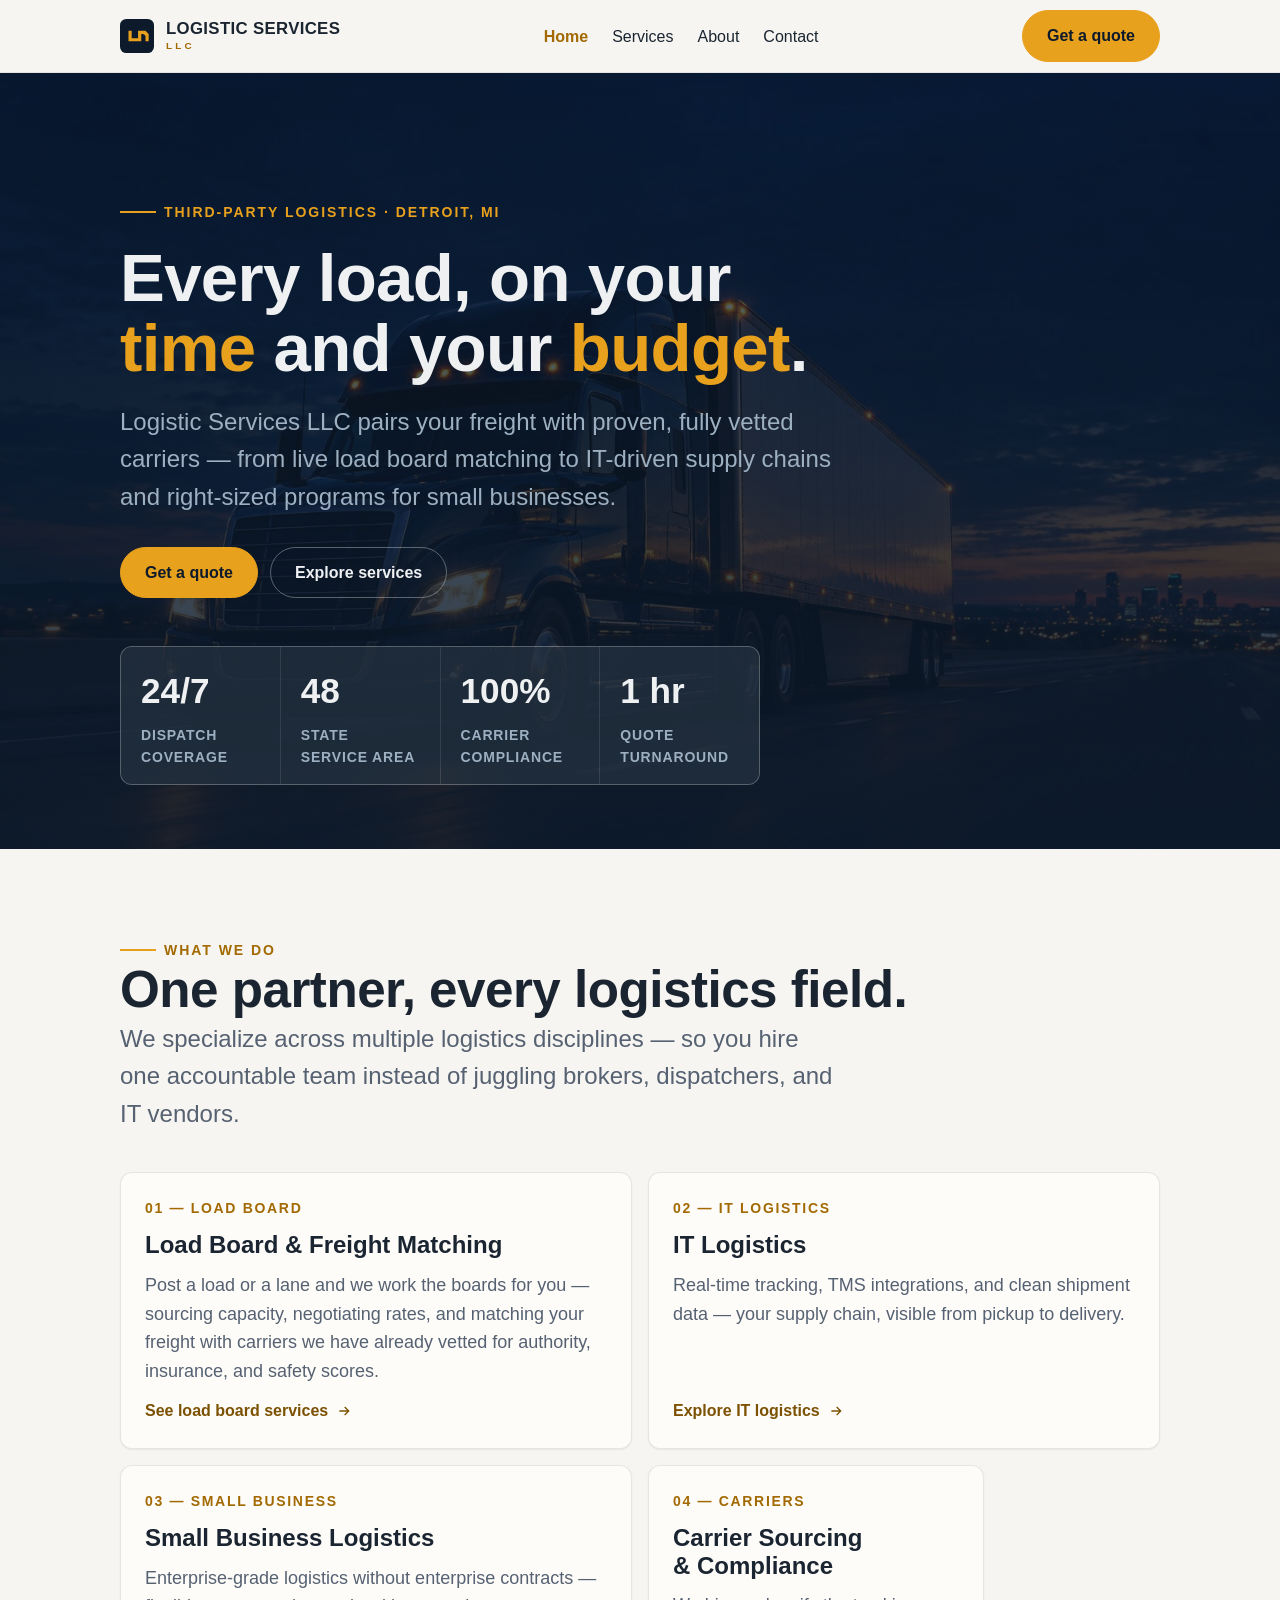
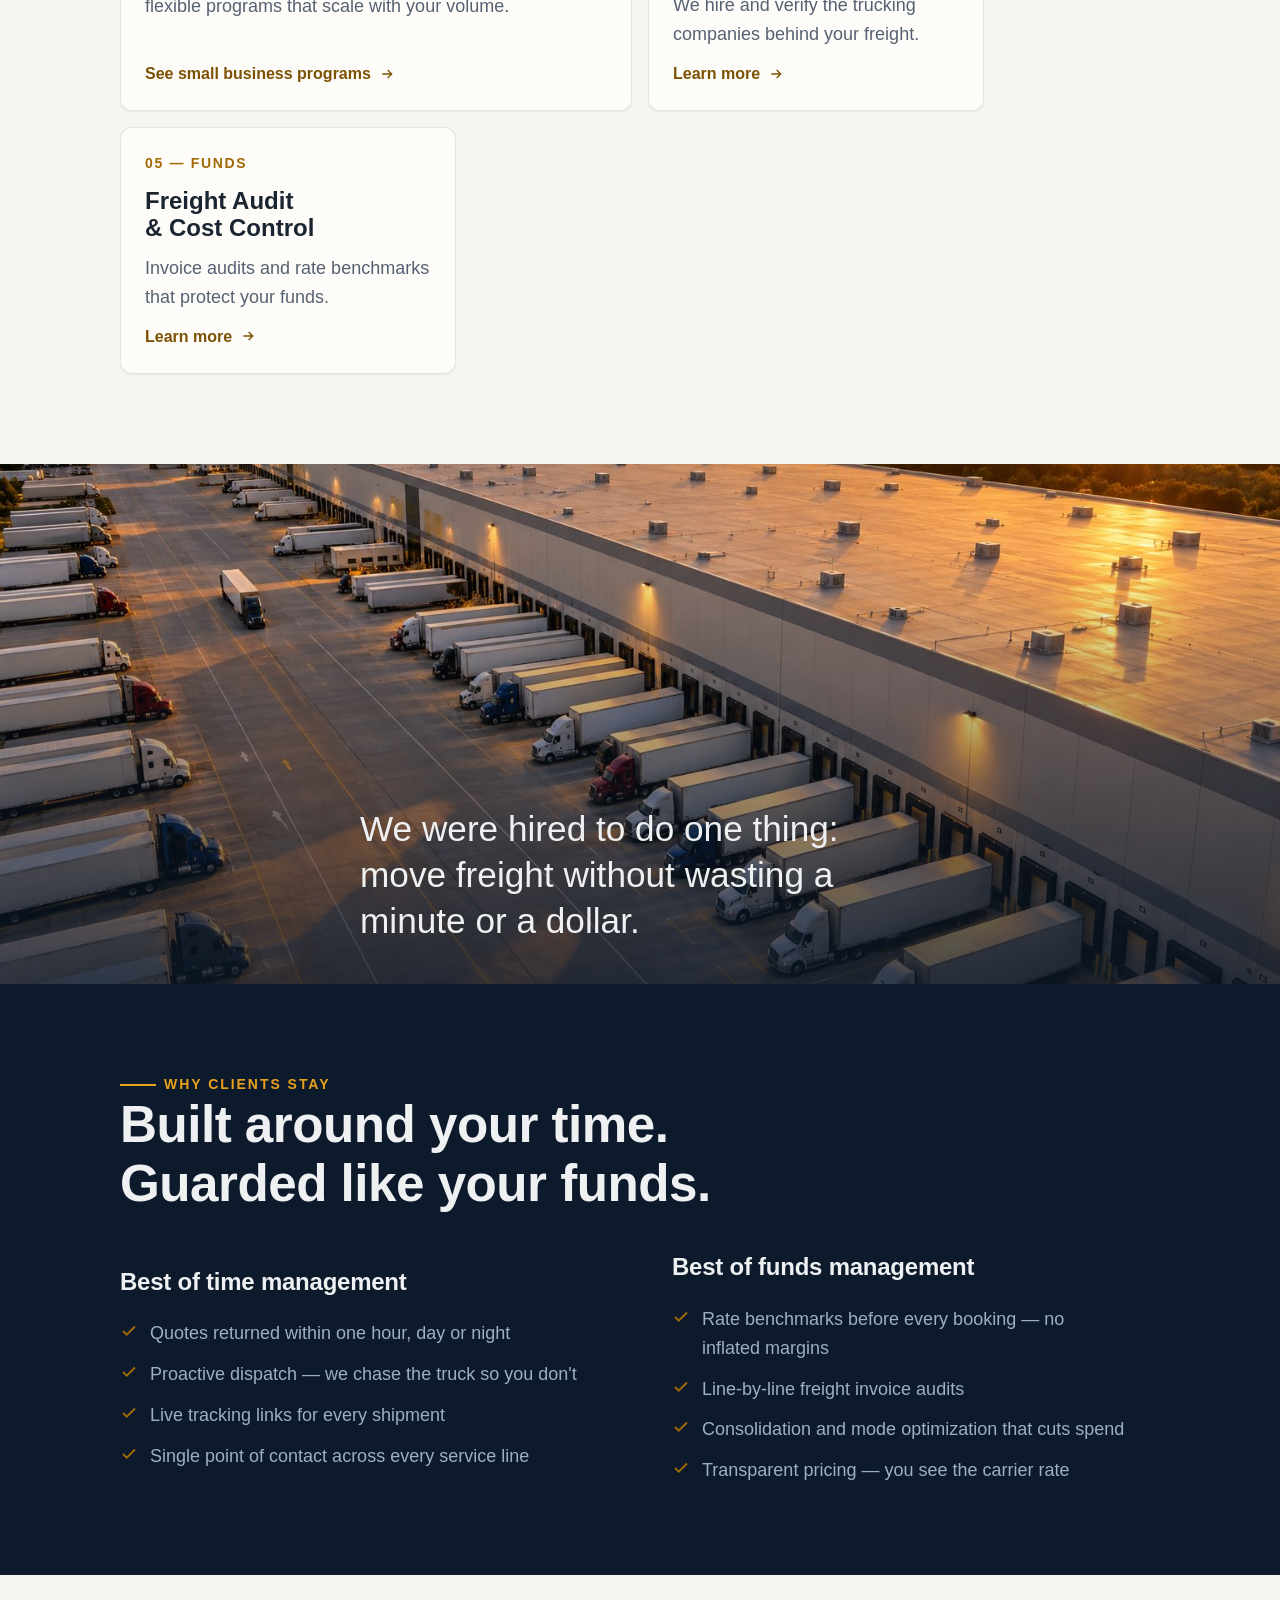
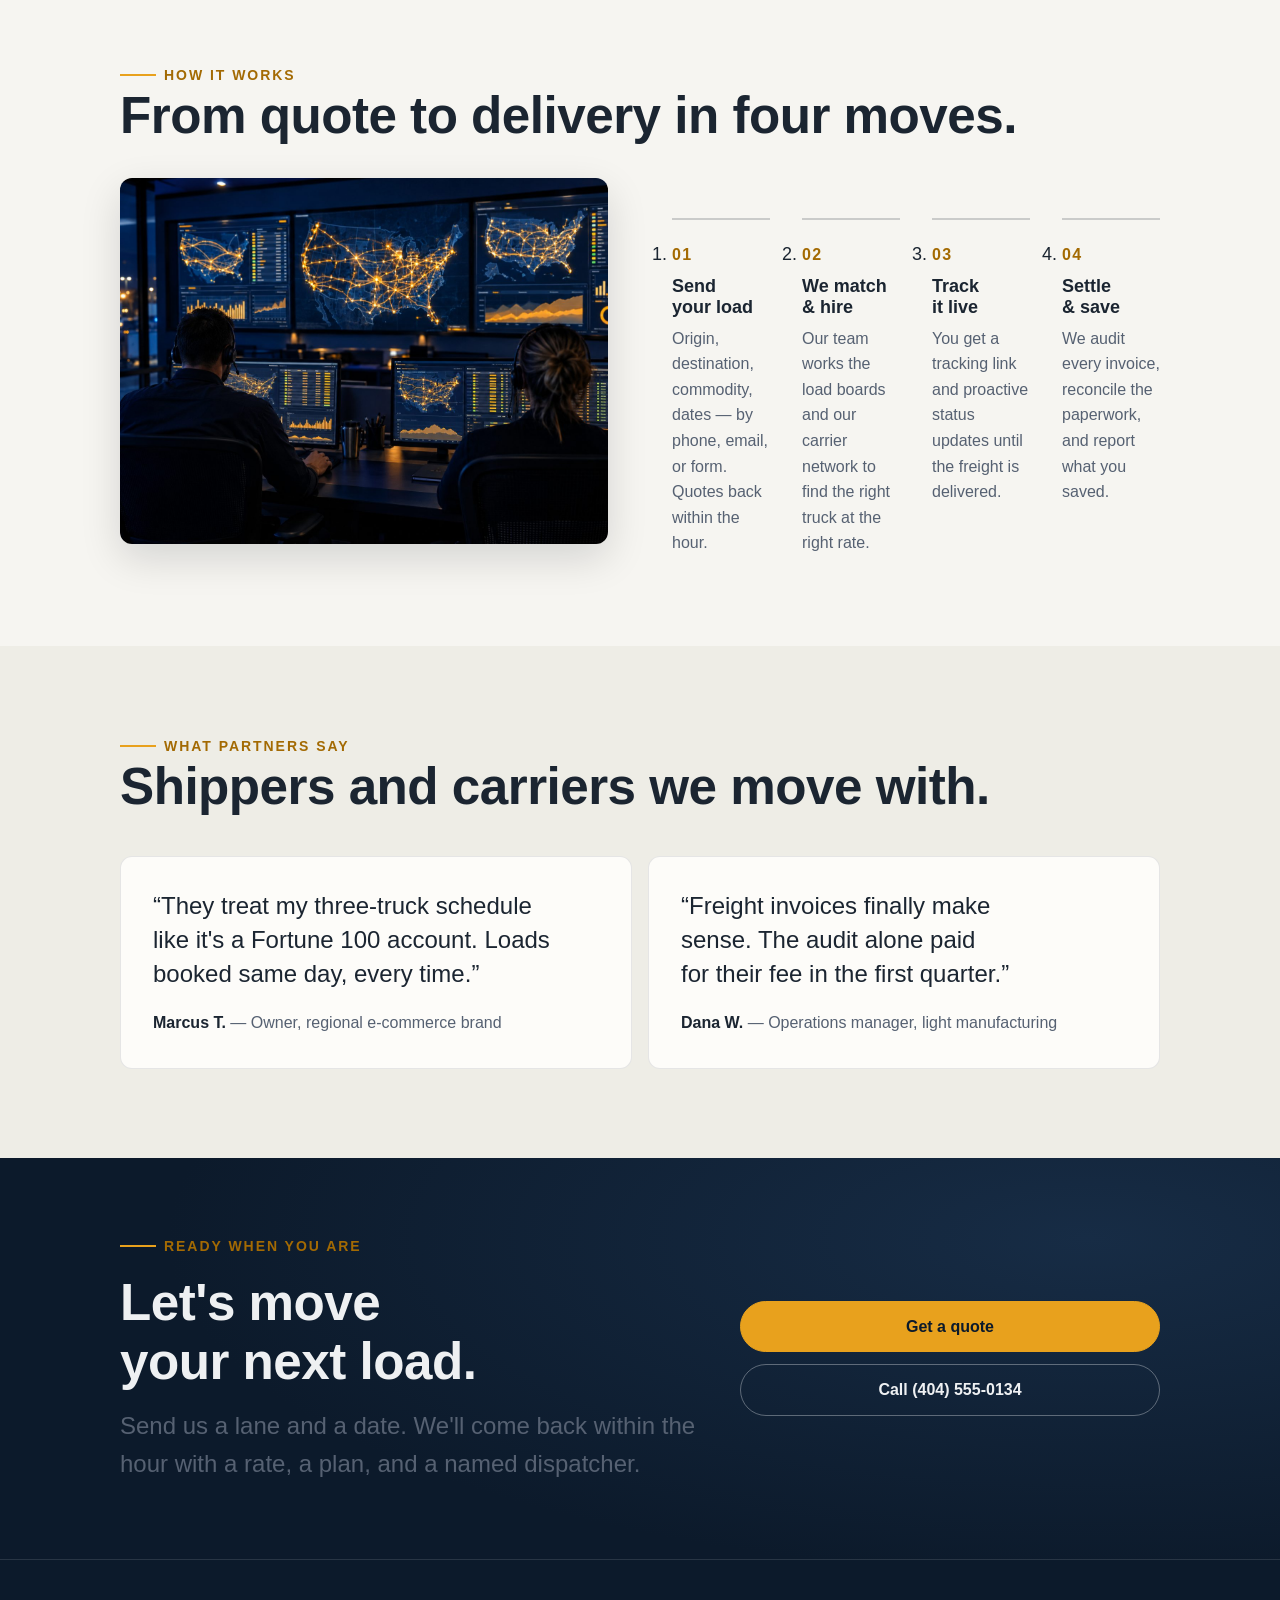
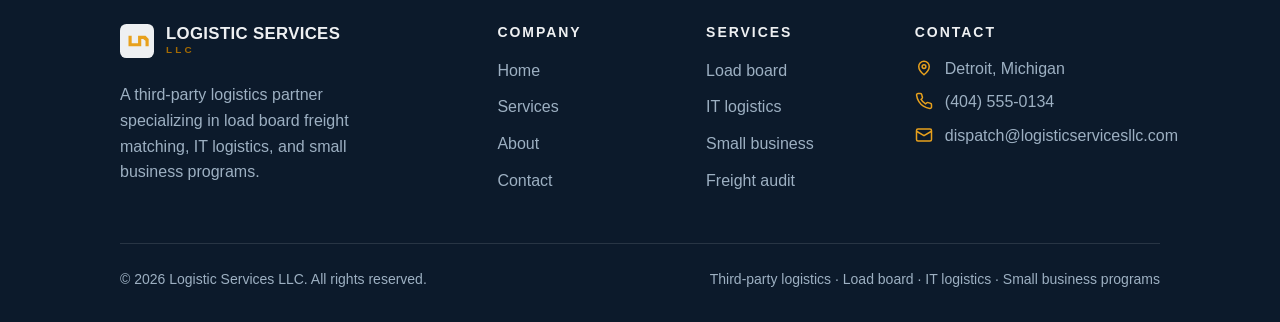
==== index.html @ 2283c274 "Add files via upload" ====
<!DOCTYPE html>
<html lang="en">
<head>
  <meta charset="UTF-8" />
  <meta name="viewport" content="width=device-width, initial-scale=1.0" />
  <title>Logistic Services LLC — Third-Party Logistics Built Around Your Time & Budget</title>
  <meta name="description" content="Logistic Services LLC is a third-party logistics partner: load board freight matching, IT logistics, and small business logistics — engineered for the best time management and cost control." />
  <meta property="og:title" content="Logistic Services LLC — Third-Party Logistics" />
  <meta property="og:description" content="Load boards, IT logistics, and small business programs — one partner for freight that ships on time and on budget." />
  <meta property="og:type" content="website" />
  <link rel="icon" href="data:image/svg+xml,%3Csvg xmlns='http://www.w3.org/2000/svg' viewBox='0 0 32 32'%3E%3Crect width='32' height='32' rx='6' fill='%230c1a2b'/%3E%3Cpath d='M8 21V11h3v7h6v3H8zm12-10h4l3 3v7h-3v-5.2L21.8 14H20v7h-3V11h3z' fill='%23e8a11d'/%3E%3C/svg%3E" />
  <link rel="preconnect" href="https://api.fontshare.com" />
  <link rel="stylesheet" href="https://api.fontshare.com/v2/css?f[]=clash-display@500,600&f[]=satoshi@400,500,700&display=swap" />
  <link rel="stylesheet" href="./base.css" />
  <link rel="stylesheet" href="./style.css" />
  <script type="application/ld+json">
  {
    "@context": "https://schema.org",
    "@type": "LogisticsService",
    "name": "Logistic Services LLC",
    "description": "Third-party logistics provider offering load board freight matching, IT logistics, and small business logistics.",
    "areaServed": "United States",
    "address": { "@type": "PostalAddress", "addressLocality": "Detroit", "addressRegion": "MI", "addressCountry": "US" }
  }
  </script>
</head>
<body>
  <a class="skip-link" href="#main">Skip to content</a>

  <header class="site-header">
    <div class="container header-inner">
      <a class="brand" href="./index.html" aria-label="Logistic Services LLC — home">
        <svg class="brand-mark" width="34" height="34" viewBox="0 0 32 32" aria-hidden="true">
          <rect width="32" height="32" rx="6" fill="currentColor"/>
          <path d="M8 21V11h3v7h6v3H8zm12-10h4l3 3v7h-3v-5.2L21.8 14H20v7h-3V11h3z" fill="#e8a11d"/>
        </svg>
        <span class="brand-name">Logistic Services<small>LLC</small></span>
      </a>
      <nav aria-label="Primary">
        <ul class="nav-links">
          <li><a href="./index.html" aria-current="page">Home</a></li>
          <li><a href="./services.html">Services</a></li>
          <li><a href="./about.html">About</a></li>
          <li><a href="./contact.html">Contact</a></li>
        </ul>
      </nav>
      <a class="btn btn--accent nav-cta" href="./contact.html">Get a quote</a>
      <button class="nav-toggle" type="button" data-nav-toggle aria-expanded="false" aria-controls="mobile-nav">
        <svg width="24" height="24" viewBox="0 0 24 24" fill="none" stroke="currentColor" stroke-width="2" aria-hidden="true"><path d="M3 6h18M3 12h18M3 18h18"/></svg>
        <span class="sr-only">Menu</span>
      </button>
    </div>
    <div class="container mobile-nav" id="mobile-nav" data-mobile-nav>
      <ul>
        <li><a href="./index.html" aria-current="page">Home</a></li>
        <li><a href="./services.html">Services</a></li>
        <li><a href="./about.html">About</a></li>
        <li><a href="./contact.html">Contact</a></li>
        <li><a href="./contact.html">Get a quote</a></li>
      </ul>
    </div>
  </header>

  <main id="main">
    <!-- Hero -->
    <section class="hero">
      <div class="container">
        <div class="hero-inner">
          <p class="eyebrow">Third-party logistics · Detroit, MI</p>
          <h1 class="display">Every load, on your <span class="accent">time</span> and your <span class="accent">budget</span>.</h1>
          <p class="hero-lede">Logistic Services LLC pairs your freight with proven, fully vetted carriers — from live load board matching to IT-driven supply chains and right-sized programs for small businesses.</p>
          <div class="hero-actions">
            <a class="btn btn--accent" href="./contact.html">Get a quote</a>
            <a class="btn btn--ghost" href="./services.html">Explore services</a>
          </div>
          <dl class="hero-stats">
            <div class="hero-stat"><dt>24/7</dt><dd>Dispatch coverage</dd></div>
            <div class="hero-stat"><dt>48</dt><dd>State service area</dd></div>
            <div class="hero-stat"><dt>100%</dt><dd>Carrier compliance</dd></div>
            <div class="hero-stat"><dt>1 hr</dt><dd>Quote turnaround</dd></div>
          </dl>
        </div>
      </div>
    </section>

    <!-- Services -->
    <section class="section">
      <div class="container">
        <p class="eyebrow reveal">What we do</p>
        <h2 class="display reveal">One partner, every logistics field.</h2>
        <p class="lede reveal">We specialize across multiple logistics disciplines — so you hire one accountable team instead of juggling brokers, dispatchers, and IT vendors.</p>
        <div class="service-grid">
          <a class="service-card service-card--wide reveal" href="./services.html#load-board">
            <span class="service-num">01 — LOAD BOARD</span>
            <h3>Load Board & Freight Matching</h3>
            <p>Post a load or a lane and we work the boards for you — sourcing capacity, negotiating rates, and matching your freight with carriers we have already vetted for authority, insurance, and safety scores.</p>
            <span class="service-more">See load board services <svg width="16" height="16" viewBox="0 0 24 24" fill="none" stroke="currentColor" stroke-width="2" aria-hidden="true"><path d="M5 12h14M13 6l6 6-6 6"/></svg></span>
          </a>
          <a class="service-card reveal" href="./services.html#it-logistics">
            <span class="service-num">02 — IT LOGISTICS</span>
            <h3>IT Logistics</h3>
            <p>Real-time tracking, TMS integrations, and clean shipment data — your supply chain, visible from pickup to delivery.</p>
            <span class="service-more">Explore IT logistics <svg width="16" height="16" viewBox="0 0 24 24" fill="none" stroke="currentColor" stroke-width="2" aria-hidden="true"><path d="M5 12h14M13 6l6 6-6 6"/></svg></span>
          </a>
          <a class="service-card reveal" href="./services.html#small-business">
            <span class="service-num">03 — SMALL BUSINESS</span>
            <h3>Small Business Logistics</h3>
            <p>Enterprise-grade logistics without enterprise contracts — flexible programs that scale with your volume.</p>
            <span class="service-more">See small business programs <svg width="16" height="16" viewBox="0 0 24 24" fill="none" stroke="currentColor" stroke-width="2" aria-hidden="true"><path d="M5 12h14M13 6l6 6-6 6"/></svg></span>
          </a>
          <a class="service-card service-card--half reveal" href="./services.html#carrier-sourcing">
            <span class="service-num">04 — CARRIERS</span>
            <h3>Carrier Sourcing & Compliance</h3>
            <p>We hire and verify the trucking companies behind your freight.</p>
            <span class="service-more">Learn more <svg width="16" height="16" viewBox="0 0 24 24" fill="none" stroke="currentColor" stroke-width="2" aria-hidden="true"><path d="M5 12h14M13 6l6 6-6 6"/></svg></span>
          </a>
          <a class="service-card service-card--half reveal" href="./services.html#cost-control">
            <span class="service-num">05 — FUNDS</span>
            <h3>Freight Audit & Cost Control</h3>
            <p>Invoice audits and rate benchmarks that protect your funds.</p>
            <span class="service-more">Learn more <svg width="16" height="16" viewBox="0 0 24 24" fill="none" stroke="currentColor" stroke-width="2" aria-hidden="true"><path d="M5 12h14M13 6l6 6-6 6"/></svg></span>
          </a>
        </div>
      </div>
    </section>

    <!-- Full-bleed image moment -->
    <section class="bleed" aria-label="Distribution center at golden hour">
      <div class="container">
        <p class="bleed-quote">We were hired to do one thing: move freight without wasting a minute or a dollar.</p>
      </div>
    </section>

    <!-- Time & Funds -->
    <section class="ink-section">
      <div class="container">
        <p class="eyebrow reveal">Why clients stay</p>
        <h2 class="display reveal">Built around your time. Guarded like your funds.</h2>
        <div class="split" style="margin-top: var(--space-10);">
          <div class="reveal">
            <h3 class="display" style="font-size: var(--text-lg); color: var(--color-on-ink);">Best of time management</h3>
            <ul class="check-list">
              <li><svg width="18" height="18" viewBox="0 0 24 24" fill="none" stroke="currentColor" stroke-width="2.5" aria-hidden="true"><path d="M20 6 9 17l-5-5"/></svg>Quotes returned within one hour, day or night</li>
              <li><svg width="18" height="18" viewBox="0 0 24 24" fill="none" stroke="currentColor" stroke-width="2.5" aria-hidden="true"><path d="M20 6 9 17l-5-5"/></svg>Proactive dispatch — we chase the truck so you don't</li>
              <li><svg width="18" height="18" viewBox="0 0 24 24" fill="none" stroke="currentColor" stroke-width="2.5" aria-hidden="true"><path d="M20 6 9 17l-5-5"/></svg>Live tracking links for every shipment</li>
              <li><svg width="18" height="18" viewBox="0 0 24 24" fill="none" stroke="currentColor" stroke-width="2.5" aria-hidden="true"><path d="M20 6 9 17l-5-5"/></svg>Single point of contact across every service line</li>
            </ul>
          </div>
          <div class="reveal">
            <h3 class="display" style="font-size: var(--text-lg); color: var(--color-on-ink);">Best of funds management</h3>
            <ul class="check-list">
              <li><svg width="18" height="18" viewBox="0 0 24 24" fill="none" stroke="currentColor" stroke-width="2.5" aria-hidden="true"><path d="M20 6 9 17l-5-5"/></svg>Rate benchmarks before every booking — no inflated margins</li>
              <li><svg width="18" height="18" viewBox="0 0 24 24" fill="none" stroke="currentColor" stroke-width="2.5" aria-hidden="true"><path d="M20 6 9 17l-5-5"/></svg>Line-by-line freight invoice audits</li>
              <li><svg width="18" height="18" viewBox="0 0 24 24" fill="none" stroke="currentColor" stroke-width="2.5" aria-hidden="true"><path d="M20 6 9 17l-5-5"/></svg>Consolidation and mode optimization that cuts spend</li>
              <li><svg width="18" height="18" viewBox="0 0 24 24" fill="none" stroke="currentColor" stroke-width="2.5" aria-hidden="true"><path d="M20 6 9 17l-5-5"/></svg>Transparent pricing — you see the carrier rate</li>
            </ul>
          </div>
        </div>
      </div>
    </section>

    <!-- How it works -->
    <section class="section">
      <div class="container">
        <p class="eyebrow reveal">How it works</p>
        <h2 class="display reveal">From quote to delivery in four moves.</h2>
        <div class="split" style="margin-top: var(--space-8); align-items: start;">
          <div class="split-media reveal">
            <img src="./assets/img/load-board.jpg" alt="Dispatch operations center with route monitoring screens" width="960" height="720" loading="lazy" decoding="async" />
          </div>
          <div class="split-body reveal">
            <ol class="steps" style="--steps: 4;">
              <li class="step">
                <h3>Send your load</h3>
                <p>Origin, destination, commodity, dates — by phone, email, or form. Quotes back within the hour.</p>
              </li>
              <li class="step">
                <h3>We match & hire</h3>
                <p>Our team works the load boards and our carrier network to find the right truck at the right rate.</p>
              </li>
              <li class="step">
                <h3>Track it live</h3>
                <p>You get a tracking link and proactive status updates until the freight is delivered.</p>
              </li>
              <li class="step">
                <h3>Settle & save</h3>
                <p>We audit every invoice, reconcile the paperwork, and report what you saved.</p>
              </li>
            </ol>
          </div>
        </div>
      </div>
    </section>

    <!-- Testimonials -->
    <section class="section" style="background: var(--color-surface-offset);">
      <div class="container">
        <p class="eyebrow reveal">What partners say</p>
        <h2 class="display reveal">Shippers and carriers we move with.</h2>
        <div class="quote-grid">
          <figure class="quote-card reveal">
            <blockquote>“They treat my three-truck schedule like it's a Fortune 100 account. Loads booked same day, every time.”</blockquote>
            <figcaption><strong>Marcus T.</strong> — Owner, regional e-commerce brand</figcaption>
          </figure>
          <figure class="quote-card reveal">
            <blockquote>“Freight invoices finally make sense. The audit alone paid for their fee in the first quarter.”</blockquote>
            <figcaption><strong>Dana W.</strong> — Operations manager, light manufacturing</figcaption>
          </figure>
        </div>
      </div>
    </section>

    <!-- CTA band -->
    <section class="cta-band">
      <div class="container cta-band-inner">
        <div class="reveal">
          <p class="eyebrow">Ready when you are</p>
          <h2 class="display">Let's move your next load.</h2>
          <p class="lede">Send us a lane and a date. We'll come back within the hour with a rate, a plan, and a named dispatcher.</p>
        </div>
        <div class="cta-band-actions reveal">
          <a class="btn btn--accent" href="./contact.html">Get a quote</a>
          <a class="btn btn--ghost" href="tel:+14045550134">Call (404) 555-0134</a>
        </div>
      </div>
    </section>
  </main>

  <footer class="site-footer">
    <div class="container">
      <div class="footer-grid">
        <div class="footer-brand">
          <a class="brand" href="./index.html">
            <svg class="brand-mark" width="34" height="34" viewBox="0 0 32 32" aria-hidden="true">
              <rect width="32" height="32" rx="6" fill="currentColor"/>
              <path d="M8 21V11h3v7h6v3H8zm12-10h4l3 3v7h-3v-5.2L21.8 14H20v7h-3V11h3z" fill="#e8a11d"/>
            </svg>
            <span class="brand-name">Logistic Services<small>LLC</small></span>
          </a>
          <p>A third-party logistics partner specializing in load board freight matching, IT logistics, and small business programs.</p>
        </div>
        <div>
          <h3>Company</h3>
          <ul>
            <li><a href="./index.html">Home</a></li>
            <li><a href="./services.html">Services</a></li>
            <li><a href="./about.html">About</a></li>
            <li><a href="./contact.html">Contact</a></li>
          </ul>
        </div>
        <div>
          <h3>Services</h3>
          <ul>
            <li><a href="./services.html#load-board">Load board</a></li>
            <li><a href="./services.html#it-logistics">IT logistics</a></li>
            <li><a href="./services.html#small-business">Small business</a></li>
            <li><a href="./services.html#cost-control">Freight audit</a></li>
          </ul>
        </div>
        <div>
          <h3>Contact</h3>
          <ul class="footer-contact">
            <li>
              <svg width="18" height="18" viewBox="0 0 24 24" fill="none" stroke="currentColor" stroke-width="2" aria-hidden="true"><path d="M12 21s-7-5.5-7-11a7 7 0 0 1 14 0c0 5.5-7 11-7 11z"/><circle cx="12" cy="10" r="2.5"/></svg>
              <span>Detroit, Michigan</span>
            </li>
            <li>
              <svg width="18" height="18" viewBox="0 0 24 24" fill="none" stroke="currentColor" stroke-width="2" aria-hidden="true"><path d="M22 16.9v3a2 2 0 0 1-2.2 2 19.8 19.8 0 0 1-8.6-3.1 19.5 19.5 0 0 1-6-6A19.8 19.8 0 0 1 2.1 4.2 2 2 0 0 1 4.1 2h3a2 2 0 0 1 2 1.7c.13.96.36 1.9.7 2.8a2 2 0 0 1-.45 2.1L8.1 9.9a16 16 0 0 0 6 6l1.3-1.3a2 2 0 0 1 2.1-.45c.9.34 1.84.57 2.8.7A2 2 0 0 1 22 16.9z"/></svg>
              <a href="tel:+14045550134">(404) 555-0134</a>
            </li>
            <li>
              <svg width="18" height="18" viewBox="0 0 24 24" fill="none" stroke="currentColor" stroke-width="2" aria-hidden="true"><rect x="2" y="4" width="20" height="16" rx="2"/><path d="m22 7-10 6L2 7"/></svg>
              <a href="mailto:dispatch@logisticservicesllc.com">dispatch@logisticservicesllc.com</a>
            </li>
          </ul>
        </div>
      </div>
      <div class="footer-bottom">
        <span>© 2026 Logistic Services LLC. All rights reserved.</span>
        <span>Third-party logistics · Load board · IT logistics · Small business programs</span>
      </div>
    </div>
  </footer>

  <script src="./app.js" defer></script>
<script data-pplx-inline-edit>
(function () {
  if (window === window.top) return;

  const allowedParentOrigins = ["https://www.perplexity.ai","https://perplexity.ai","https://testing.perplexity.ai","https://staging.perplexity.ai","https://*.preview.i.perplexity.ai","http://perplexity.localhost","http://localhost:1420","http://127.0.0.1:1420","http://localhost:3000","http://127.0.0.1:3000","http://localhost:5173","http://127.0.0.1:5173"];
  const MAX_FONT_BYTES = 500 * 1024;
  const MAX_TOTAL_FONT_BYTES = 2 * 1024 * 1024;
  const DEFAULT_LINE_HEIGHT = 16;
  let scrollForwarding = false;
  let scrollRaf = 0;
  let trustedTopOrigin = null;

  // Allow entries like "https://*.preview.i.perplexity.ai" — the wildcard
  // matches a single DNS label (no dots), so "https://*.foo" cannot stretch
  // across multiple labels.
  function matchesAllowedOrigin(origin) {
    if (!origin) return false;
    for (const entry of allowedParentOrigins) {
      if (!entry.includes("*")) {
        if (entry === origin) return true;
        continue;
      }
      const pattern = new RegExp(
        "^" +
          entry.replace(/[.+?^${}()|[\]\\]/g, "\\$&").replace(/\*/g, "[^.]+") +
          "$",
      );
      if (pattern.test(origin)) return true;
    }
    return false;
  }

  // Trust decision: when the sender is same-origin-visible (event.origin is a
  // real origin like https://www.perplexity.ai) we trust event.origin directly.
  // When event.origin is "null" (opaque broker srcdoc), we fall back to the
  // broker's stamped `parentOrigin` to identify the top window. The fallback
  // is claim-only — we rely on the browser's native `targetOrigin` enforcement
  // on the response path (see postToTrustedTop) to ensure replies can't be
  // delivered to anyone but the actual top window of that claimed origin.
  function getTrustedParentOrigin(event) {
    const forwardedParentOrigin =
      typeof event.data.parentOrigin === "string" ? event.data.parentOrigin : null;
    const parentOrigin = event.origin === "null" ? forwardedParentOrigin : event.origin;
    return matchesAllowedOrigin(parentOrigin) ? parentOrigin : null;
  }

  // All responses go to window.top with targetOrigin = the allowlisted origin.
  // An attacker that iframes us inside their own null-origin broker can claim
  // any parentOrigin they like, but the browser will drop the reply whenever
  // the real top's origin doesn't match — so the screenshot never leaves.
  function postToTrustedTop(message) {
    if (!trustedTopOrigin) return;
    try {
      window.top.postMessage(message, trustedTopOrigin);
    } catch (_error) {}
  }

  const PICK_CAPABILITIES = ["pick"];
  const PICK_CHAIN_LENGTH = 4;
  const PICK_MAX_TEXT_CHARS = 120;
  const PICK_MAX_HTML_CHARS = 300;

  function truncate(value, maxChars) {
    return value.length > maxChars ? value.slice(0, maxChars - 1) + "…" : value;
  }

  function isPickableElement(element) {
    return (
      element instanceof Element &&
      element !== document.documentElement &&
      element !== document.body
    );
  }

  function resolvePickTarget(x, y) {
    if (!Number.isFinite(x) || !Number.isFinite(y)) return null;
    const element = document.elementFromPoint(x, y);
    return isPickableElement(element) ? element.closest("svg") || element : null;
  }

  function pickLabel(element) {
    if (element.id) return element.localName + "#" + element.id;
    return [element.localName].concat(Array.from(element.classList).slice(0, 2)).join(".");
  }

  // Only attributes that help find the element in source. data-* values and URL
  // query strings or fragments can carry tokens.
  const PICK_ATTRIBUTES = new Set([
    "id",
    "class",
    "name",
    "type",
    "role",
    "alt",
    "aria-label",
    "href",
    "src",
  ]);

  function pickAttributeValue(attribute) {
    return attribute.name === "href" || attribute.name === "src"
      ? attribute.value.split(/[?#]/)[0]
      : attribute.value;
  }

  function describePickElement(element) {
    const chain = [];
    for (
      let current = element;
      isPickableElement(current) && chain.length < PICK_CHAIN_LENGTH;
      current = current.parentElement
    ) {
      chain.unshift(current);
    }
    const attributes = Array.from(element.attributes)
      .filter((attribute) => PICK_ATTRIBUTES.has(attribute.name))
      .map((attribute) => ` ${attribute.name}="${pickAttributeValue(attribute).replace(/"/g, "&quot;")}"`)
      .join("");
    const text = (element.innerText || element.textContent || "").replace(/\s+/g, " ").trim();
    return {
      chain: chain.map(pickLabel),
      html: truncate(`<${element.localName}${attributes}>`, PICK_MAX_HTML_CHARS),
      text: text ? truncate(text, PICK_MAX_TEXT_CHARS) : undefined,
    };
  }

  // Hover asks once per frame, and innerText on a large section forces layout,
  // so only the rect is re-read while the pointer stays on the same element.
  // Clicks ask for fresh details since the page may have changed the element.
  let lastPick = null;

  function describePickTarget(element, fresh) {
    if (fresh || lastPick?.element !== element) {
      lastPick = { element, details: describePickElement(element) };
    }
    const rect = element.getBoundingClientRect();
    return {
      rect: { x: rect.left, y: rect.top, width: rect.width, height: rect.height },
      ...lastPick.details,
    };
  }

  function inlineAll(original, clone) {
    if (original.nodeType !== 1 || clone.nodeType !== 1) return;

    try {
      const computedStyle = getComputedStyle(original);
      // cssText on a computed style is the serialized declaration in modern
      // Chromium/Safari — a single read beats enumerating ~400 longhand
      // properties. Firefox returns "" here, so we fall back on empty.
      const serialized = computedStyle.cssText;
      if (serialized) {
        clone.style.cssText = serialized;
      } else {
        const parts = new Array(computedStyle.length);
        for (let index = 0; index < computedStyle.length; index += 1) {
          const property = computedStyle[index];
          parts[index] = `${property}:${computedStyle.getPropertyValue(property)};`;
        }
        clone.style.cssText = parts.join("");
      }
    } catch (_error) {}

    const originalChildren = original.children;
    const clonedChildren = clone.children;
    for (
      let index = 0;
      index < originalChildren.length && index < clonedChildren.length;
      index += 1
    ) {
      inlineAll(originalChildren[index], clonedChildren[index]);
    }
  }

  function extractFontUrl(srcValue) {
    const matches = [
      ...srcValue.matchAll(
        /url\(["']?([^"')]+)["']?\)(?:\s*format\(["']?([^"')]+)["']?\))?/gi,
      ),
    ];
    if (matches.length === 0) return null;
    const woff2 = matches.find((m) => m[2] && m[2].toLowerCase().includes("woff2"));
    if (woff2) return woff2[1];
    const woff = matches.find((m) => m[2] && m[2].toLowerCase().includes("woff"));
    if (woff) return woff[1];
    return matches[0][1];
  }

  // Cache resolved font URL -> data URI across captures. Fonts on a page
  // essentially never change, and a batch run emits multiple captures back to
  // back — without this we'd refetch + re-base64 every time.
  const fontDataUriCache = new Map();
  const SRC_DECLARATION_RE = /src\s*:\s*[^;}]+/i;

  async function fetchAsDataUri(url) {
    if (fontDataUriCache.has(url)) return fontDataUriCache.get(url);
    let dataUri = null;
    try {
      const response = await fetch(url, { mode: "cors", credentials: "omit" });
      if (response.ok) {
        const blob = await response.blob();
        if (blob.size <= MAX_FONT_BYTES) {
          dataUri = await new Promise((resolve) => {
            const reader = new FileReader();
            reader.onloadend = () =>
              resolve(typeof reader.result === "string" ? reader.result : null);
            reader.onerror = () => resolve(null);
            reader.readAsDataURL(blob);
          });
        }
      }
    } catch (_error) {
      dataUri = null;
    }
    fontDataUriCache.set(url, dataUri);
    return dataUri;
  }

  function collectFontFaceRuleTexts() {
    const rules = [];
    for (const sheet of document.styleSheets) {
      let cssRules;
      try {
        cssRules = sheet.cssRules;
      } catch (_error) {
        continue;
      }
      if (!cssRules) continue;
      for (const rule of cssRules) {
        const cssText = rule.cssText || "";
        if (cssText.startsWith("@font-face")) rules.push(cssText);
      }
    }
    return rules;
  }

  async function buildInlinedFontCss() {
    const ruleTexts = collectFontFaceRuleTexts();
    if (ruleTexts.length === 0) return null;

    const resolved = ruleTexts.map((cssText) => {
      if (!SRC_DECLARATION_RE.test(cssText)) return null;
      const srcMatch = cssText.match(/src\s*:\s*([^;}]+)[;}]/i);
      if (!srcMatch) return null;
      const url = extractFontUrl(srcMatch[1]);
      if (!url) return null;
      try {
        return { cssText, url: new URL(url, document.baseURI).href };
      } catch (_error) {
        return null;
      }
    });

    const dataUris = await Promise.all(
      resolved.map((entry) => (entry ? fetchAsDataUri(entry.url) : Promise.resolve(null))),
    );

    const inlined = [];
    let totalBytes = 0;
    for (let index = 0; index < resolved.length; index += 1) {
      const entry = resolved[index];
      const dataUri = dataUris[index];
      if (!entry || !dataUri) continue;
      const approxBytes = dataUri.length * 0.75;
      if (totalBytes + approxBytes > MAX_TOTAL_FONT_BYTES) break;
      totalBytes += approxBytes;
      inlined.push(entry.cssText.replace(SRC_DECLARATION_RE, `src: url("${dataUri}")`));
    }
    return inlined.length > 0 ? inlined.join("\n") : null;
  }

  function stripExternal(clone) {
    const images = clone.querySelectorAll("img");
    for (let index = 0; index < images.length; index += 1) {
      const src = images[index].getAttribute("src");
      if (src && !src.startsWith("data:")) images[index].removeAttribute("src");
    }

    const elements = clone.querySelectorAll("*");
    for (let index = 0; index < elements.length; index += 1) {
      const style = elements[index].style.cssText;
      if (style && style.includes("url(")) {
        elements[index].style.cssText = style.replace(
          /url\(["']?(?!data:)[^)"']*["']?\)/gi,
          "none",
        );
      }
    }
  }

  function emitScroll() {
    scrollRaf = 0;
    if (!scrollForwarding) return;
    postToTrustedTop({
      type: "INLINE_EDIT_SCROLL",
      scrollX: window.scrollX,
      scrollY: window.scrollY,
      capabilities: PICK_CAPABILITIES,
    });
  }

  window.addEventListener(
    "scroll",
    function () {
      if (!scrollForwarding || scrollRaf) return;
      scrollRaf = requestAnimationFrame(emitScroll);
    },
    { passive: true, capture: true },
  );

  async function handleCaptureRequest(event) {
    const requestId = event.data.requestId;
    const scrollX = window.scrollX;
    const scrollY = window.scrollY;
    const width = window.innerWidth;
    const height = window.innerHeight;

    function postResult(dataUrl) {
      postToTrustedTop({
        type: "INLINE_EDIT_SCREENSHOT_RESULT",
        requestId,
        dataUrl,
        scrollX,
        scrollY,
      });
    }

    try {
      // Wait for any pending web fonts to resolve so both inline metrics and
      // the @font-face inlining below see the same loaded faces.
      if (document.fonts && document.fonts.ready) {
        try {
          await document.fonts.ready;
        } catch (_error) {}
      }

      const clone = document.documentElement.cloneNode(true);
      inlineAll(document.documentElement, clone);

      const removedNodes = clone.querySelectorAll("script,link[rel=\"stylesheet\"],style");
      for (let index = 0; index < removedNodes.length; index += 1) {
        removedNodes[index].remove();
      }

      stripExternal(clone);

      // Re-embed web fonts as data-URI @font-face rules so the SVG rasterizer
      // can resolve them — external font URLs aren't fetched during
      // foreignObject rendering, which would otherwise force a fallback face
      // and change text metrics.
      const inlinedFontCss = await buildInlinedFontCss();
      if (inlinedFontCss) {
        const styleEl = document.createElement("style");
        styleEl.textContent = inlinedFontCss;
        const head = clone.querySelector("head");
        if (head) head.appendChild(styleEl);
        else clone.insertBefore(styleEl, clone.firstChild);
      }

      const html = new XMLSerializer().serializeToString(clone);
      const svg =
        `<svg xmlns="http://www.w3.org/2000/svg" width="${width}" height="${height}">` +
        '<foreignObject width="100%" height="100%">' +
        `<div xmlns="http://www.w3.org/1999/xhtml" style="width:${width}px;height:${height}px;overflow:hidden">` +
        `<div style="position:relative;left:-${scrollX}px;top:-${scrollY}px">` +
        html +
        "</div></div></foreignObject></svg>";
      const svgUrl = `data:image/svg+xml;charset=utf-8,${encodeURIComponent(svg)}`;
      const image = new Image();
      image.onload = function () {
        const canvas = document.createElement("canvas");
        canvas.width = width;
        canvas.height = height;
        canvas.getContext("2d").drawImage(image, 0, 0);
        postResult(canvas.toDataURL("image/png"));
      };
      image.onerror = function () {
        postResult(null);
      };
      image.src = svgUrl;
    } catch (_error) {
      postResult(null);
    }
  }

  window.addEventListener("message", function (event) {
    if (!event.data) return;
    // Only accept messages from the direct parent frame. Blocks sibling /
    // unrelated-window postMessage senders that could otherwise reach us.
    if (event.source !== window.parent) return;

    const trustedParentOrigin = getTrustedParentOrigin(event);
    if (!trustedParentOrigin) return;
    trustedTopOrigin = trustedParentOrigin;

    if (event.data.type === "INLINE_EDIT_PICK") {
      const element = resolvePickTarget(event.data.x, event.data.y);
      postToTrustedTop({
        type: "INLINE_EDIT_PICK_RESULT",
        seq: event.data.seq,
        target: element ? describePickTarget(element, event.data.fresh === true) : null,
      });
      return;
    }

    if (event.data.type === "INLINE_EDIT_SCROLL_START") {
      scrollForwarding = true;
      emitScroll();
      return;
    }

    if (event.data.type === "INLINE_EDIT_SCROLL_STOP") {
      scrollForwarding = false;
      if (scrollRaf) cancelAnimationFrame(scrollRaf);
      scrollRaf = 0;
      return;
    }

    if (event.data.type === "INLINE_EDIT_SCROLL_BY") {
      const { deltaX, deltaY, deltaMode } = event.data;
      if (!scrollForwarding || !Number.isFinite(deltaX) || !Number.isFinite(deltaY)) return;
      if (deltaMode !== 0 && deltaMode !== 1 && deltaMode !== 2) return;
      const lineHeight =
        parseFloat(getComputedStyle(document.documentElement).lineHeight) || DEFAULT_LINE_HEIGHT;
      const scaleX = deltaMode === 1 ? lineHeight : deltaMode === 2 ? window.innerWidth : 1;
      const scaleY = deltaMode === 1 ? lineHeight : deltaMode === 2 ? window.innerHeight : 1;
      // The selection overlay receives the wheel event instead of this iframe.
      // Instant scrolling preserves trackpad deltas even on smooth-scroll sites.
      window.scrollBy({ left: deltaX * scaleX, top: deltaY * scaleY, behavior: "instant" });
      emitScroll();
      return;
    }

    if (event.data.type !== "INLINE_EDIT_CAPTURE_REQUEST") return;

    handleCaptureRequest(event);
  });
})();


</script></body>
</html>
---- base.css ----
*,
*::before,
*::after {
  box-sizing: border-box;
  margin: 0;
  padding: 0;
}

html {
  -moz-text-size-adjust: none;
  -webkit-text-size-adjust: none;
  text-size-adjust: none;
  -webkit-font-smoothing: antialiased;
  -moz-osx-font-smoothing: grayscale;
  text-rendering: optimizeLegibility;
  scroll-behavior: smooth;
  hanging-punctuation: first last;
  scroll-padding-top: var(--space-16);
}

body {
  min-height: 100dvh;
  line-height: 1.6;
  font-family: var(--font-body, sans-serif);
  font-size: var(--text-base);
  color: var(--color-text);
  background-color: var(--color-bg);
}

img,
picture,
video,
canvas,
svg {
  display: block;
  max-width: 100%;
  height: auto;
}

ul[role='list'],
ol[role='list'] {
  list-style: none;
}

input,
button,
textarea,
select {
  font: inherit;
  color: inherit;
}

h1,
h2,
h3,
h4,
h5,
h6 {
  text-wrap: balance;
  line-height: 1.15;
}

p,
li,
figcaption {
  text-wrap: pretty;
  max-width: 72ch;
}

::selection {
  background: oklch(from var(--color-accent) l c h / 0.35);
  color: var(--color-text);
}

:focus-visible {
  outline: 2px solid var(--color-accent-strong);
  outline-offset: 3px;
  border-radius: var(--radius-sm);
}

@media (prefers-reduced-motion: reduce) {
  *,
  *::before,
  *::after {
    animation-duration: 0.01ms !important;
    animation-iteration-count: 1 !important;
    transition-duration: 0.01ms !important;
    scroll-behavior: auto !important;
  }
}

button {
  cursor: pointer;
  background: none;
  border: none;
}

table {
  border-collapse: collapse;
  width: 100%;
}

a,
button,
[role='button'],
[role='link'],
input,
textarea,
select {
  transition:
    color var(--transition-interactive),
    background var(--transition-interactive),
    border-color var(--transition-interactive),
    box-shadow var(--transition-interactive);
}

.sr-only {
  position: absolute;
  width: 1px;
  height: 1px;
  padding: 0;
  margin: -1px;
  overflow: hidden;
  clip: rect(0, 0, 0, 0);
  white-space: nowrap;
  border-width: 0;
}

.skip-link {
  position: absolute;
  top: var(--space-2);
  left: var(--space-2);
  z-index: 200;
  padding: var(--space-3) var(--space-4);
  background: var(--color-ink);
  color: var(--color-on-ink);
  border-radius: var(--radius-sm);
  font-size: var(--text-sm);
  font-weight: 500;
  transform: translateY(-200%);
  transition: transform var(--transition-interactive);
}

.skip-link:focus-visible {
  transform: translateY(0);
}
---- style.css ----
/* ============================================================
   LOGISTIC SERVICES LLC — design system
   Concept: "Freight precision" — deep navy + safety amber,
   industrial editorial layout, Clash Display / Satoshi.
   ============================================================ */

:root {
  /* Type scale */
  --text-xs: clamp(0.75rem, 0.7rem + 0.25vw, 0.875rem);
  --text-sm: clamp(0.875rem, 0.8rem + 0.35vw, 1rem);
  --text-base: clamp(1rem, 0.95rem + 0.25vw, 1.125rem);
  --text-lg: clamp(1.125rem, 1rem + 0.75vw, 1.5rem);
  --text-xl: clamp(1.5rem, 1.2rem + 1.25vw, 2.25rem);
  --text-2xl: clamp(2rem, 1.2rem + 2.5vw, 3.5rem);
  --text-3xl: clamp(2.5rem, 1rem + 4vw, 5rem);

  /* 4px spacing system */
  --space-1: 0.25rem;
  --space-2: 0.5rem;
  --space-3: 0.75rem;
  --space-4: 1rem;
  --space-5: 1.25rem;
  --space-6: 1.5rem;
  --space-8: 2rem;
  --space-10: 2.5rem;
  --space-12: 3rem;
  --space-16: 4rem;
  --space-20: 5rem;
  --space-24: 6rem;
  --space-32: 8rem;

  /* Color — light surfaces */
  --color-bg: #f6f5f1;
  --color-surface: #fdfcf9;
  --color-surface-offset: #eeede6;
  --color-text: #1b2531;
  --color-text-muted: #566172;
  --color-text-faint: #8a93a0;

  /* Ink (dark navy sections) */
  --color-ink: #0c1a2b;
  --color-ink-2: #122439;
  --color-ink-3: #182e48;
  --color-on-ink: #eef0f2;
  --color-on-ink-muted: #9db0c2;

  /* Primary + accent */
  --color-primary: #0c1a2b;
  --color-primary-hover: #16293f;
  --color-accent: #e8a11d;
  --color-accent-strong: #a36a03; /* amber text on light bg */
  --color-accent-ink: #7c5102;

  --radius-sm: 0.375rem;
  --radius-md: 0.5rem;
  --radius-lg: 0.75rem;
  --radius-xl: 1rem;
  --radius-full: 9999px;

  --transition-interactive: 180ms cubic-bezier(0.16, 1, 0.3, 1);

  --shadow-sm: 0 1px 2px oklch(0.2 0.02 250 / 0.06);
  --shadow-md: 0 4px 14px oklch(0.2 0.02 250 / 0.08);
  --shadow-lg: 0 14px 40px oklch(0.15 0.03 250 / 0.14);

  --content-narrow: 640px;
  --content-default: 1080px;
  --content-wide: 1200px;

  --font-display: 'Clash Display', 'Satoshi', sans-serif;
  --font-body: 'Satoshi', 'Helvetica Neue', sans-serif;
}

/* ---------- Shared primitives ---------- */

.container {
  max-width: var(--content-default);
  margin-inline: auto;
  padding-inline: var(--space-5);
}

.container-wide {
  max-width: var(--content-wide);
  margin-inline: auto;
  padding-inline: var(--space-5);
}

.section {
  padding-block: clamp(var(--space-12), 7vw, var(--space-24));
}

.ink-section {
  background: var(--color-ink);
  color: var(--color-on-ink);
  padding-block: clamp(var(--space-12), 7vw, var(--space-24));
}

.ink-section :is(p, li) {
  color: var(--color-on-ink-muted);
}

.eyebrow {
  display: flex;
  align-items: center;
  gap: var(--space-2);
  font-size: var(--text-xs);
  font-weight: 700;
  letter-spacing: 0.14em;
  text-transform: uppercase;
  color: var(--color-accent-strong);
}

.eyebrow::before {
  content: '';
  width: 2.25rem;
  height: 2px;
  background: var(--color-accent);
  flex: none;
}

.ink-section .eyebrow {
  color: var(--color-accent);
}

.display {
  font-family: var(--font-display);
  font-weight: 600;
  letter-spacing: -0.01em;
}

h1.display,
h2.display {
  font-size: var(--text-2xl);
}

.lede {
  font-size: var(--text-lg);
  line-height: 1.55;
  color: var(--color-text-muted);
  max-width: 56ch;
}

.ink-section .lede {
  color: var(--color-on-ink-muted);
}

/* Buttons */
.btn {
  display: inline-flex;
  align-items: center;
  justify-content: center;
  gap: var(--space-2);
  min-height: 48px;
  padding: var(--space-3) var(--space-6);
  border-radius: var(--radius-full);
  font-size: var(--text-sm);
  font-weight: 700;
  text-decoration: none;
  white-space: nowrap;
  cursor: pointer;
  border: 1.5px solid transparent;
}

.btn svg {
  flex: none;
}

.btn--accent {
  background: var(--color-accent);
  color: var(--color-ink);
  border-color: var(--color-accent);
}

.btn--accent:hover {
  background: #f3b23c;
  border-color: #f3b23c;
  box-shadow: 0 6px 20px oklch(from var(--color-accent) l c h / 0.35);
}

.btn--accent:active {
  background: #cf8d0e;
}

.btn--navy {
  background: var(--color-primary);
  color: #fff;
  border-color: var(--color-primary);
}

.btn--navy:hover {
  background: var(--color-primary-hover);
}

.btn--ghost {
  border-color: oklch(from var(--color-on-ink) l c h / 0.35);
  color: var(--color-on-ink);
}

.btn--ghost:hover {
  border-color: var(--color-accent);
  color: var(--color-accent);
}

.btn--outline {
  border-color: oklch(from var(--color-text) l c h / 0.25);
  color: var(--color-text);
}

.btn--outline:hover {
  border-color: var(--color-primary);
  background: oklch(from var(--color-primary) l c h / 0.05);
}

/* ---------- Header ---------- */

.site-header {
  position: sticky;
  top: 0;
  z-index: 100;
  background: oklch(from var(--color-bg) l c h / 0.88);
  backdrop-filter: blur(14px);
  border-bottom: 1px solid oklch(from var(--color-text) l c h / 0.08);
}

.header-inner {
  display: flex;
  align-items: center;
  justify-content: space-between;
  gap: var(--space-4);
  min-height: 72px;
}

.brand {
  display: inline-flex;
  align-items: center;
  gap: var(--space-3);
  text-decoration: none;
  color: var(--color-text);
}

.brand-mark {
  flex: none;
  color: var(--color-ink);
}

.brand-name {
  font-family: var(--font-display);
  font-weight: 600;
  font-size: 1.05rem;
  line-height: 1.1;
  letter-spacing: 0.02em;
  text-transform: uppercase;
}

.brand-name small {
  display: block;
  font-family: var(--font-body);
  font-size: 0.62rem;
  font-weight: 700;
  letter-spacing: 0.32em;
  color: var(--color-accent-strong);
  margin-top: 2px;
}

.nav-links {
  display: none;
  align-items: center;
  gap: var(--space-6);
  list-style: none;
}

.nav-links a {
  font-size: var(--text-sm);
  font-weight: 500;
  color: var(--color-text);
  text-decoration: none;
  padding-block: var(--space-2);
}

.nav-links a:hover,
.nav-links a[aria-current='page'] {
  color: var(--color-accent-strong);
}

.nav-links a[aria-current='page'] {
  font-weight: 700;
}

.nav-cta {
  display: none;
}

.nav-toggle {
  display: inline-flex;
  align-items: center;
  justify-content: center;
  width: 44px;
  height: 44px;
  color: var(--color-text);
}

.mobile-nav {
  display: none;
  padding-block: var(--space-3);
  border-top: 1px solid oklch(from var(--color-text) l c h / 0.08);
}

.mobile-nav[data-open='true'] {
  display: block;
}

.mobile-nav ul {
  list-style: none;
  display: grid;
  gap: var(--space-1);
}

.mobile-nav a {
  display: flex;
  align-items: center;
  justify-content: space-between;
  padding: var(--space-3) var(--space-2);
  font-size: var(--text-base);
  font-weight: 500;
  text-decoration: none;
  color: var(--color-text);
  border-radius: var(--radius-sm);
}

.mobile-nav a:hover {
  background: var(--color-surface-offset);
}

@media (min-width: 900px) {
  .nav-links {
    display: flex;
  }
  .nav-cta {
    display: inline-flex;
  }
  .nav-toggle {
    display: none;
  }
  .mobile-nav {
    display: none !important;
  }
}

/* ---------- Hero ---------- */

.hero {
  position: relative;
  background:
    linear-gradient(180deg, oklch(from var(--color-ink) l c h / 0.62), oklch(from var(--color-ink) l c h / 0.9)),
    url('./assets/img/hero-truck.jpg') center 55% / cover no-repeat,
    var(--color-ink);
  color: var(--color-on-ink);
  overflow: hidden;
}

.hero-inner {
  position: relative;
  padding-block: clamp(var(--space-20), 12vw, var(--space-32)) var(--space-16);
  max-width: 720px;
}

.hero .eyebrow {
  color: var(--color-accent);
}

.hero h1 {
  font-size: var(--text-3xl);
  line-height: 1.04;
  margin-block: var(--space-5) var(--space-5);
  text-wrap: balance;
}

.hero .accent {
  color: var(--color-accent);
}

.hero-lede {
  font-size: var(--text-lg);
  line-height: 1.55;
  color: var(--color-on-ink-muted);
  max-width: 54ch;
}

.hero-actions {
  display: flex;
  flex-wrap: wrap;
  gap: var(--space-3);
  margin-top: var(--space-8);
}

.hero-stats {
  display: grid;
  grid-template-columns: repeat(2, 1fr);
  gap: 1px;
  background: oklch(from var(--color-on-ink) l c h / 0.18);
  border: 1px solid oklch(from var(--color-on-ink) l c h / 0.18);
  border-radius: var(--radius-lg);
  overflow: hidden;
  margin-top: var(--space-12);
  max-width: 640px;
}

.hero-stat {
  background: oklch(from var(--color-ink) l c h / 0.55);
  padding: var(--space-4) var(--space-5);
}

.hero-stat dt {
  font-family: var(--font-display);
  font-size: var(--text-xl);
  font-weight: 600;
  color: var(--color-on-ink);
}

.hero-stat dd {
  font-size: var(--text-xs);
  font-weight: 600;
  letter-spacing: 0.06em;
  text-transform: uppercase;
  color: var(--color-on-ink-muted);
  margin-top: var(--space-1);
}

@media (min-width: 640px) {
  .hero-stats {
    grid-template-columns: repeat(4, 1fr);
  }
}

/* ---------- Page hero (interior pages) ---------- */

.page-hero {
  background: var(--color-ink);
  color: var(--color-on-ink);
  padding-block: clamp(var(--space-12), 6vw, var(--space-20));
}

.page-hero h1 {
  font-size: var(--text-2xl);
  margin-top: var(--space-4);
  max-width: 22ch;
}

.page-hero .lede {
  margin-top: var(--space-4);
}

/* ---------- Service cards ---------- */

.service-grid {
  display: grid;
  gap: var(--space-4);
  margin-top: var(--space-10);
}

@media (min-width: 720px) {
  .service-grid {
    grid-template-columns: repeat(6, 1fr);
  }
  .service-card--wide {
    grid-column: span 4;
  }
  .service-card {
    grid-column: span 3;
  }
  .service-card--half {
    grid-column: span 2;
  }
}

.service-card {
  position: relative;
  display: flex;
  flex-direction: column;
  gap: var(--space-3);
  padding: var(--space-6);
  background: var(--color-surface);
  border: 1px solid oklch(from var(--color-text) l c h / 0.1);
  border-radius: var(--radius-lg);
  box-shadow: var(--shadow-sm);
  text-decoration: none;
  color: var(--color-text);
}

.service-card:hover {
  transform: translateY(-3px);
  box-shadow: var(--shadow-md);
}

.service-num {
  font-family: var(--font-display);
  font-size: var(--text-xs);
  font-weight: 600;
  letter-spacing: 0.12em;
  color: var(--color-accent-strong);
}

.service-card h3 {
  font-size: var(--text-lg);
  font-weight: 700;
}

.service-card p {
  font-size: var(--text-base);
  color: var(--color-text-muted);
}

.service-card .service-more {
  margin-top: auto;
  display: inline-flex;
  align-items: center;
  gap: var(--space-2);
  font-size: var(--text-sm);
  font-weight: 700;
  color: var(--color-accent-ink);
}

.service-card:hover .service-more {
  text-decoration: underline;
  text-underline-offset: 3px;
}

/* ---------- Split feature ---------- */

.split {
  display: grid;
  gap: clamp(var(--space-8), 5vw, var(--space-16));
  align-items: center;
}

@media (min-width: 900px) {
  .split {
    grid-template-columns: 1fr 1fr;
  }
  .split--reverse > .split-media {
    order: -1;
  }
}

.split-media img {
  width: 100%;
  border-radius: var(--radius-lg);
  box-shadow: var(--shadow-lg);
  aspect-ratio: 4 / 3;
  object-fit: cover;
}

.split-body h2 {
  margin-top: var(--space-4);
}

.check-list {
  display: grid;
  gap: var(--space-3);
  margin-top: var(--space-6);
  list-style: none;
}

.check-list li {
  display: flex;
  gap: var(--space-3);
  align-items: flex-start;
  color: var(--color-text-muted);
}

.check-list svg {
  flex: none;
  margin-top: 3px;
  color: var(--color-accent-strong);
}

.ink-section .check-list li {
  color: var(--color-on-ink-muted);
}

/* ---------- Full-bleed divider ---------- */

.bleed {
  position: relative;
  min-height: clamp(320px, 45vw, 520px);
  display: flex;
  align-items: flex-end;
  background: linear-gradient(180deg, transparent 20%, oklch(from var(--color-ink) l c h / 0.75)),
    url('./assets/img/aerial-distribution.jpg') center / cover no-repeat;
  color: var(--color-on-ink);
}

.bleed-quote {
  padding: var(--space-10);
  max-width: 640px;
  font-family: var(--font-display);
  font-size: var(--text-xl);
  font-weight: 500;
  line-height: 1.3;
}

/* ---------- Steps ---------- */

.steps {
  display: grid;
  gap: var(--space-8);
  counter-reset: step;
  margin-top: var(--space-10);
}

@media (min-width: 800px) {
  .steps {
    grid-template-columns: repeat(4, 1fr);
  }
}

.step {
  counter-increment: step;
  position: relative;
  padding-top: var(--space-5);
  border-top: 2px solid oklch(from var(--color-text) l c h / 0.2);
}

.step::before {
  content: counter(step, decimal-leading-zero);
  font-family: var(--font-display);
  font-size: var(--text-sm);
  font-weight: 600;
  color: var(--color-accent-strong);
  letter-spacing: 0.08em;
}

.step h3 {
  font-size: var(--text-base);
  font-weight: 700;
  color: var(--color-text);
  margin-block: var(--space-2);
}

.step p {
  font-size: var(--text-sm);
  color: var(--color-text-muted);
}

.ink-section .step {
  border-top-color: oklch(from var(--color-on-ink) l c h / 0.2);
}

.ink-section .step::before {
  color: var(--color-accent);
}

.ink-section .step h3 {
  color: var(--color-on-ink);
}

.ink-section .step p {
  color: var(--color-on-ink-muted);
}

/* ---------- Testimonials ---------- */

.quote-grid {
  display: grid;
  gap: var(--space-4);
  margin-top: var(--space-10);
}

@media (min-width: 800px) {
  .quote-grid {
    grid-template-columns: 1fr 1fr;
  }
}

.quote-card {
  padding: var(--space-8);
  background: var(--color-surface);
  border: 1px solid oklch(from var(--color-text) l c h / 0.1);
  border-radius: var(--radius-lg);
  display: flex;
  flex-direction: column;
  gap: var(--space-5);
}

.quote-card blockquote {
  font-family: var(--font-display);
  font-size: var(--text-lg);
  font-weight: 500;
  line-height: 1.4;
  text-wrap: balance;
}

.quote-card figcaption {
  font-size: var(--text-sm);
  color: var(--color-text-muted);
}

.quote-card figcaption strong {
  color: var(--color-text);
}

/* ---------- CTA band ---------- */

.cta-band {
  background:
    radial-gradient(120% 140% at 85% 20%, oklch(from var(--color-ink-3) l c h / 0.9), transparent 60%),
    var(--color-ink);
  color: var(--color-on-ink);
  overflow: hidden;
}

.cta-band-inner {
  display: grid;
  gap: var(--space-8);
  align-items: center;
  padding-block: clamp(var(--space-12), 6vw, var(--space-20));
}

@media (min-width: 860px) {
  .cta-band-inner {
    grid-template-columns: 1.4fr 1fr;
  }
}

.cta-band h2 {
  font-size: var(--text-2xl);
  margin-top: var(--space-4);
  max-width: 20ch;
}

.cta-band .lede {
  margin-top: var(--space-4);
}

.cta-band-actions {
  display: flex;
  flex-direction: column;
  gap: var(--space-3);
  align-items: stretch;
}

/* ---------- Footer ---------- */

.site-footer {
  background: var(--color-ink);
  color: var(--color-on-ink-muted);
  padding-block: var(--space-16) var(--space-8);
  border-top: 1px solid oklch(from var(--color-on-ink) l c h / 0.12);
}

.footer-grid {
  display: grid;
  gap: var(--space-10);
  margin-bottom: var(--space-12);
}

@media (min-width: 800px) {
  .footer-grid {
    grid-template-columns: 2fr 1fr 1fr 1.4fr;
  }
}

.footer-brand .brand {
  color: var(--color-on-ink);
}

.footer-brand .brand-mark {
  color: var(--color-on-ink);
}

.footer-brand p {
  margin-top: var(--space-4);
  font-size: var(--text-sm);
  max-width: 30ch;
}

.footer-grid h3 {
  font-size: var(--text-xs);
  font-weight: 700;
  letter-spacing: 0.14em;
  text-transform: uppercase;
  color: var(--color-on-ink);
  margin-bottom: var(--space-4);
}

.footer-grid ul {
  list-style: none;
  display: grid;
  gap: var(--space-2);
}

.footer-grid a {
  color: var(--color-on-ink-muted);
  text-decoration: none;
  font-size: var(--text-sm);
}

.footer-grid a:hover {
  color: var(--color-accent);
}

.footer-contact li {
  display: flex;
  gap: var(--space-3);
  font-size: var(--text-sm);
  align-items: flex-start;
}

.footer-contact svg {
  flex: none;
  margin-top: 3px;
  color: var(--color-accent);
}

.footer-bottom {
  display: flex;
  flex-wrap: wrap;
  gap: var(--space-3);
  justify-content: space-between;
  align-items: center;
  padding-top: var(--space-6);
  border-top: 1px solid oklch(from var(--color-on-ink) l c h / 0.12);
  font-size: var(--text-xs);
}

/* ---------- Contact form ---------- */

.contact-grid {
  display: grid;
  gap: clamp(var(--space-8), 5vw, var(--space-16));
}

@media (min-width: 900px) {
  .contact-grid {
    grid-template-columns: 1fr 1.2fr;
  }
}

.contact-list {
  list-style: none;
  display: grid;
  gap: var(--space-5);
  margin-top: var(--space-8);
}

.contact-list li {
  display: flex;
  gap: var(--space-4);
  align-items: flex-start;
}

.contact-list svg {
  flex: none;
  margin-top: 2px;
  color: var(--color-accent-strong);
}

.contact-list strong {
  display: block;
  font-size: var(--text-xs);
  font-weight: 700;
  letter-spacing: 0.1em;
  text-transform: uppercase;
  color: var(--color-text-faint);
  margin-bottom: var(--space-1);
}

.contact-list a,
.contact-list span {
  font-size: var(--text-base);
  color: var(--color-text);
  text-decoration: none;
}

.contact-list a:hover {
  color: var(--color-accent-ink);
  text-decoration: underline;
  text-underline-offset: 3px;
}

.form-card {
  background: var(--color-surface);
  border: 1px solid oklch(from var(--color-text) l c h / 0.1);
  border-radius: var(--radius-xl);
  padding: clamp(var(--space-6), 4vw, var(--space-10));
  box-shadow: var(--shadow-lg);
}

.form-grid {
  display: grid;
  gap: var(--space-5);
}

@media (min-width: 640px) {
  .form-row {
    grid-column: 1 / -1;
    display: grid;
    grid-template-columns: 1fr 1fr;
    gap: var(--space-5);
  }
}

.field {
  display: grid;
  gap: var(--space-2);
}

.field label {
  font-size: var(--text-sm);
  font-weight: 700;
}

.field input,
.field select,
.field textarea {
  width: 100%;
  min-height: 48px;
  padding: var(--space-3) var(--space-4);
  border: 1.5px solid oklch(from var(--color-text) l c h / 0.18);
  border-radius: var(--radius-md);
  background: var(--color-surface-offset);
  font-size: var(--text-base);
  color: var(--color-text);
}

.field textarea {
  min-height: 140px;
  resize: vertical;
}

.field input:focus-visible,
.field select:focus-visible,
.field textarea:focus-visible {
  outline: 2px solid var(--color-accent-strong);
  outline-offset: 1px;
  border-color: var(--color-accent-strong);
}

.form-status {
  display: none;
  margin-top: var(--space-4);
  padding: var(--space-4) var(--space-5);
  border-radius: var(--radius-md);
  background: oklch(0.45 0.12 150 / 0.1);
  border: 1px solid oklch(0.45 0.12 150 / 0.3);
  color: oklch(0.4 0.12 150);
  font-size: var(--text-sm);
  font-weight: 500;
}

.form-status[data-visible='true'] {
  display: block;
}

/* ---------- FAQ ---------- */

.faq-list {
  display: grid;
  gap: var(--space-3);
  margin-top: var(--space-8);
}

.faq-item {
  border: 1px solid oklch(from var(--color-text) l c h / 0.12);
  border-radius: var(--radius-md);
  background: var(--color-surface);
  overflow: hidden;
}

.faq-item summary {
  display: flex;
  align-items: center;
  justify-content: space-between;
  gap: var(--space-4);
  padding: var(--space-4) var(--space-5);
  font-weight: 700;
  font-size: var(--text-base);
  cursor: pointer;
  list-style: none;
  min-height: 48px;
}

.faq-item summary::-webkit-details-marker {
  display: none;
}

.faq-item summary svg {
  flex: none;
  color: var(--color-accent-strong);
  transition: transform var(--transition-interactive);
}

.faq-item[open] summary svg {
  transform: rotate(45deg);
}

.faq-item p {
  padding: 0 var(--space-5) var(--space-5);
  color: var(--color-text-muted);
  font-size: var(--text-base);
}

/* ---------- Scroll reveal ---------- */

.reveal {
  opacity: 0;
  transform: translateY(18px);
  transition:
    opacity 0.6s cubic-bezier(0.16, 1, 0.3, 1),
    transform 0.6s cubic-bezier(0.16, 1, 0.3, 1);
}

.reveal[data-visible='true'] {
  opacity: 1;
  transform: none;
}

@media (prefers-reduced-motion: reduce) {
  .reveal {
    opacity: 1;
    transform: none;
  }
}
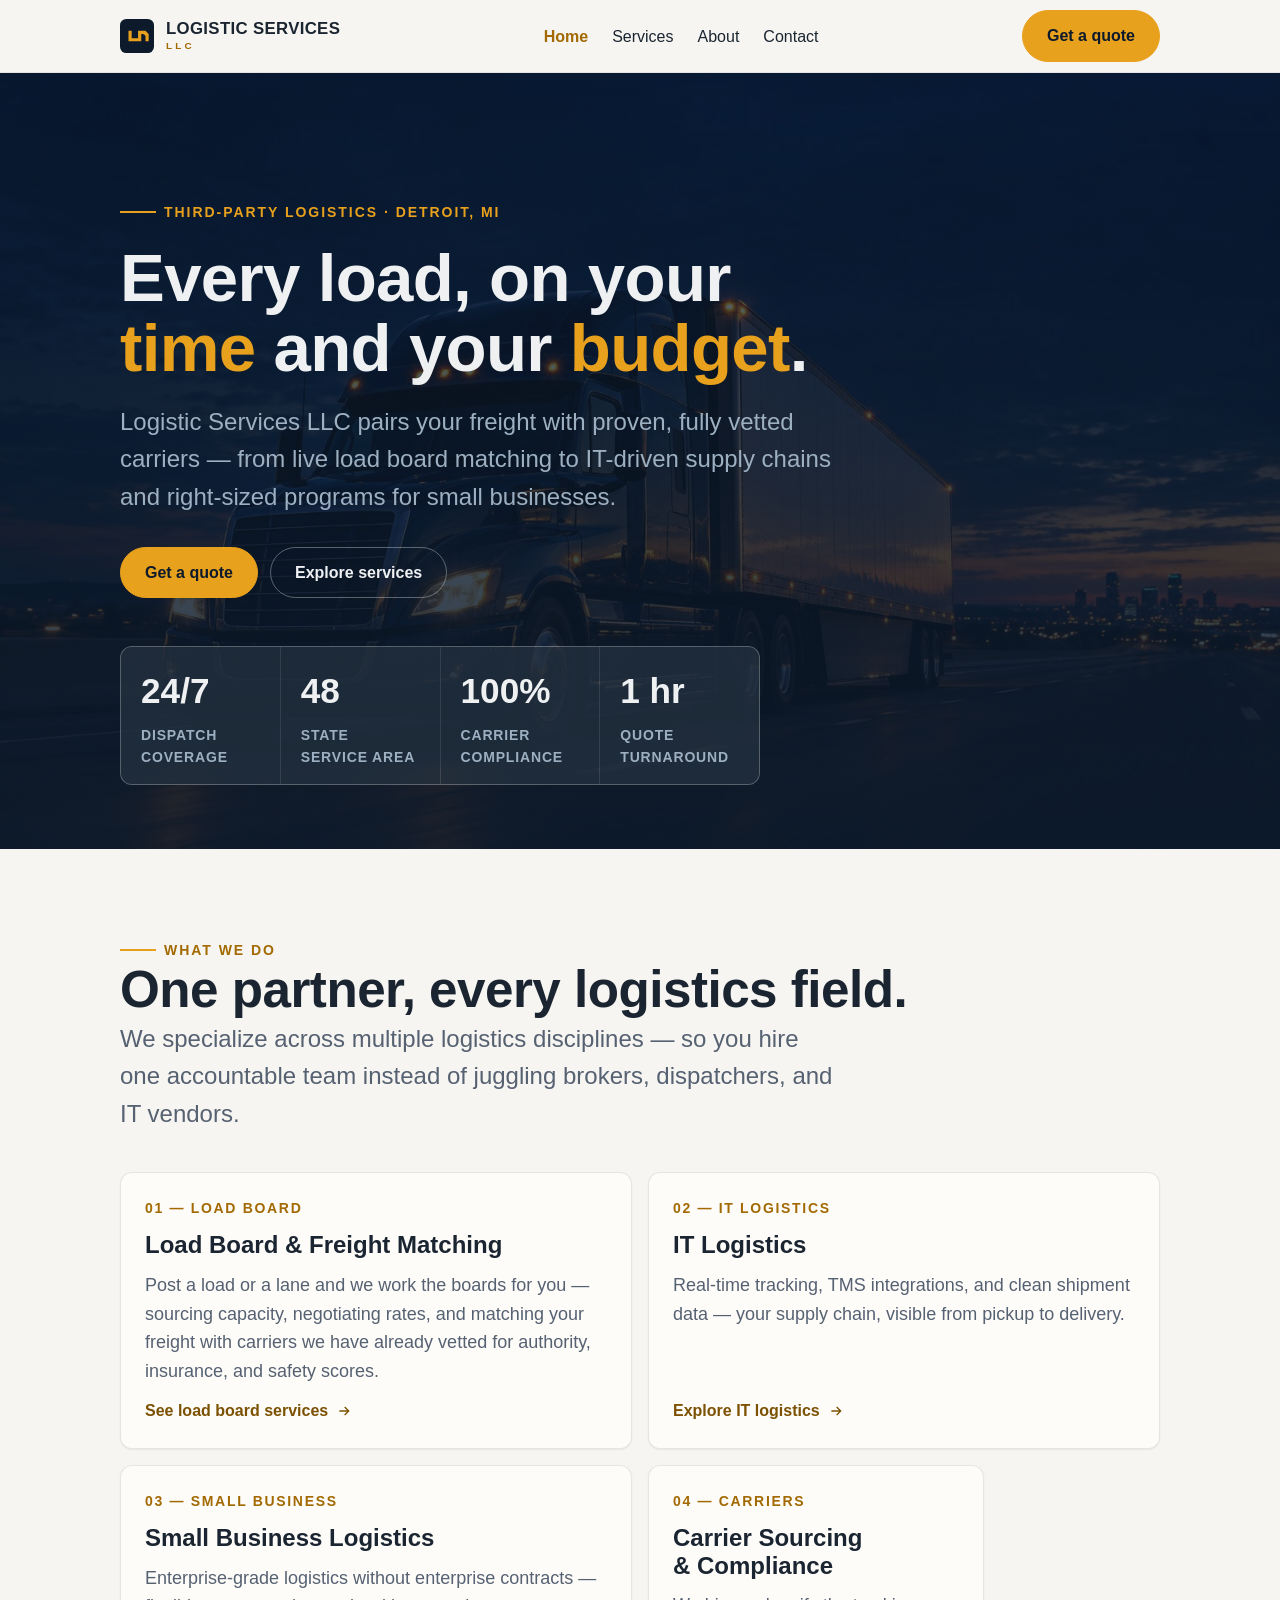
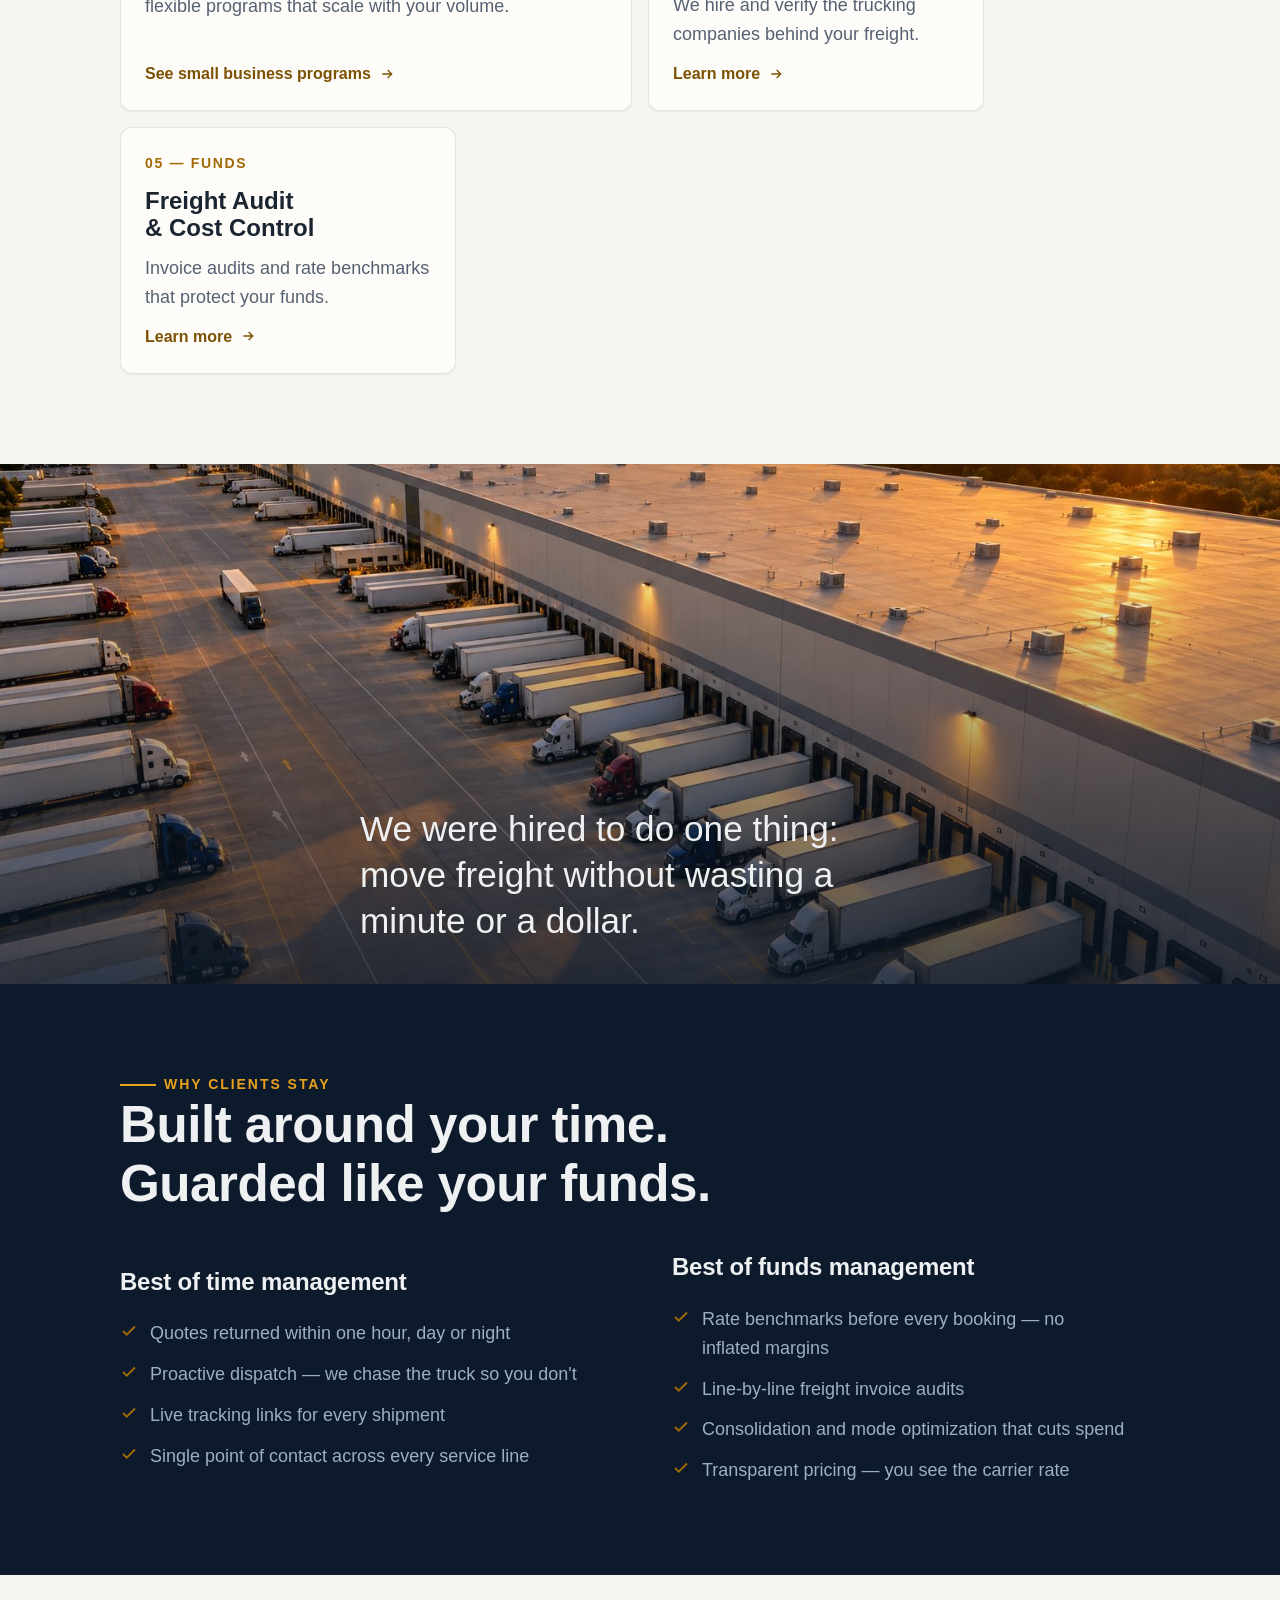
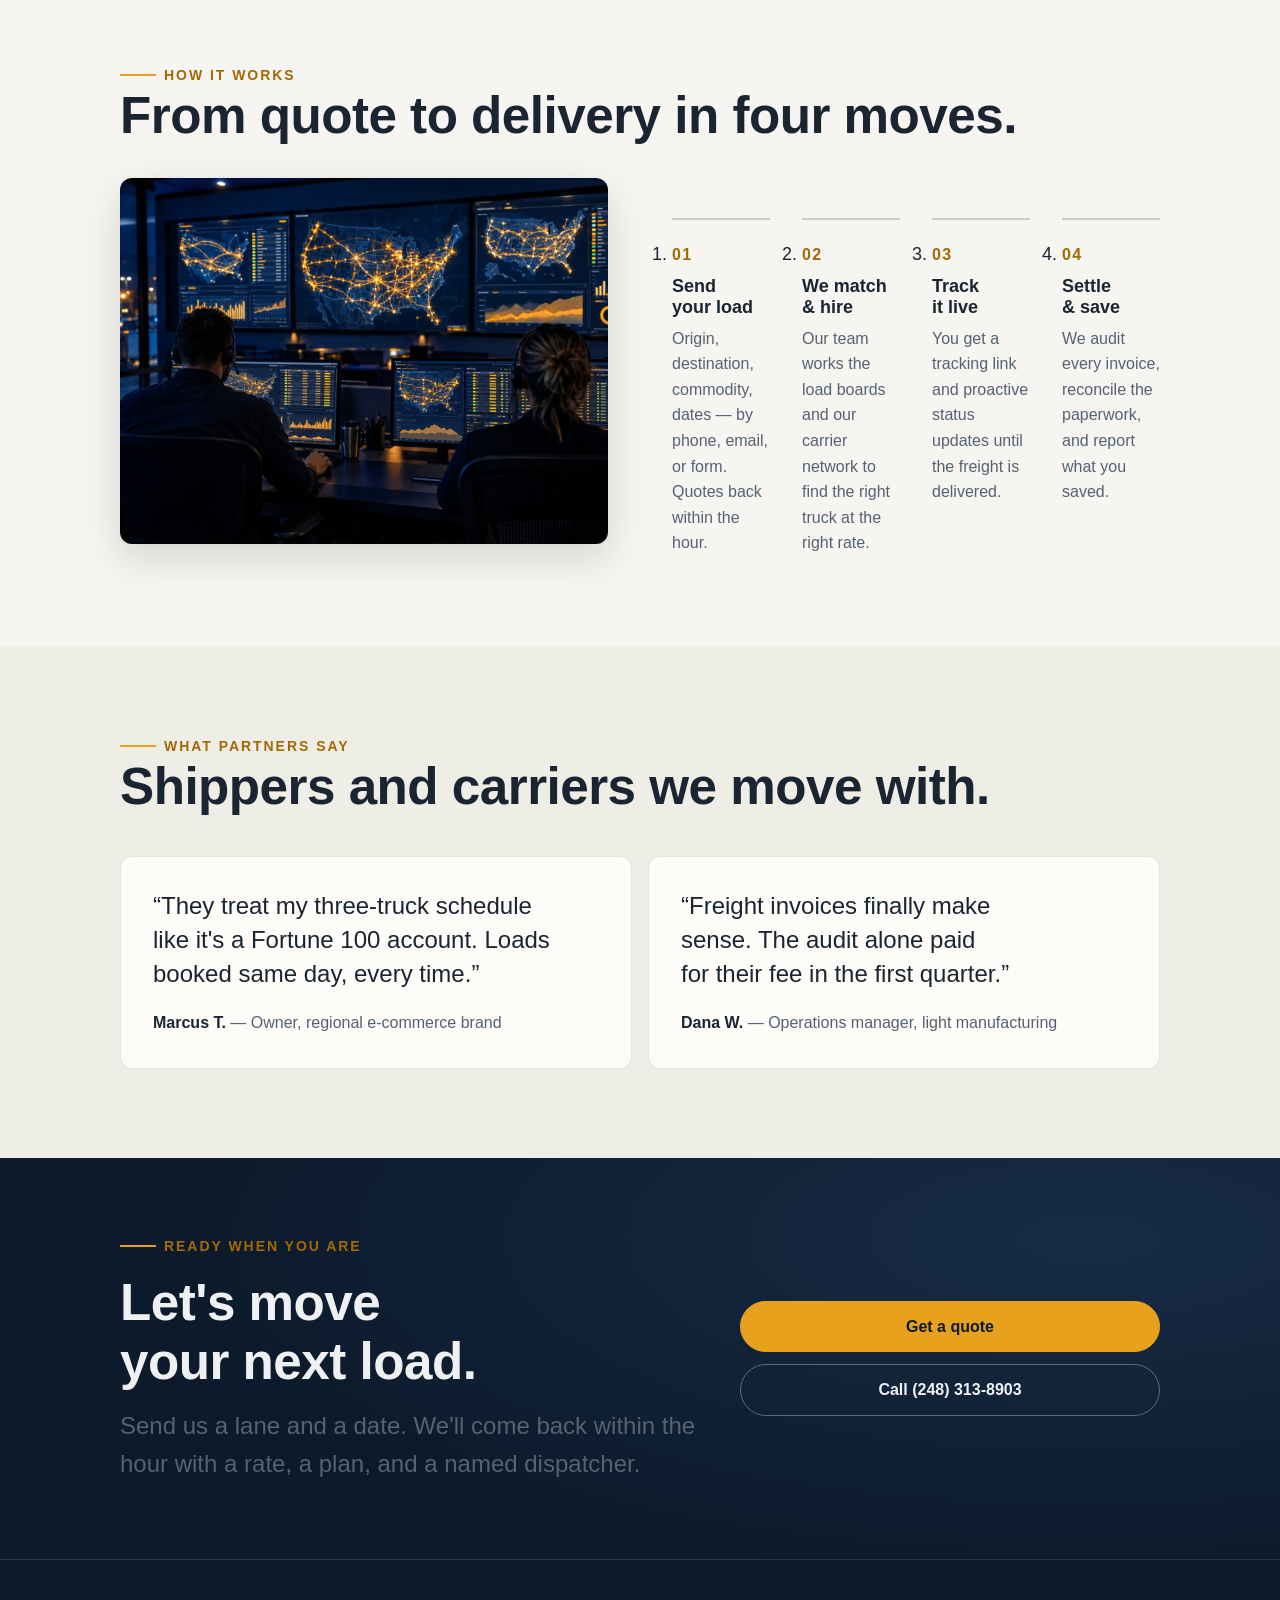
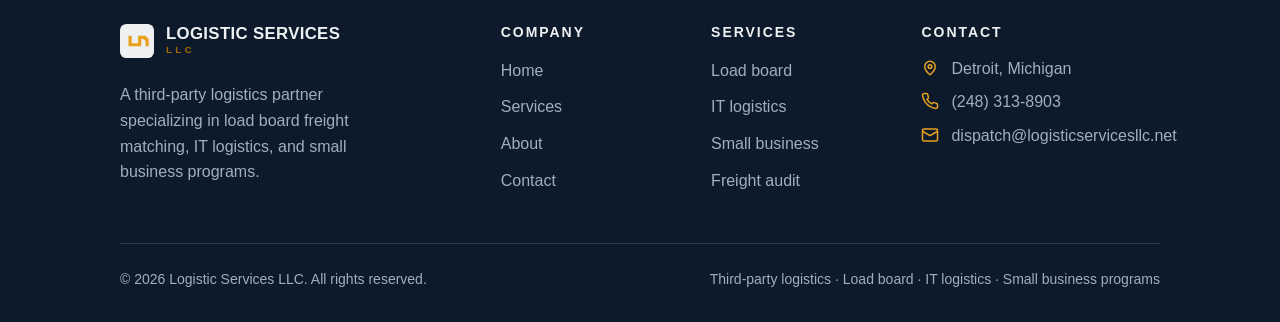
==== commit 2450b007: "Update index.html" ====
--- a/index.html
+++ b/index.html
@@ -220,7 +220,7 @@
         </div>
         <div class="cta-band-actions reveal">
           <a class="btn btn--accent" href="./contact.html">Get a quote</a>
-          <a class="btn btn--ghost" href="tel:+14045550134">Call (404) 555-0134</a>
+          <a class="btn btn--ghost" href="tel:+12483138903">Call (248) 313-8903</a>
         </div>
       </div>
     </section>
@@ -266,11 +266,11 @@
             </li>
             <li>
               <svg width="18" height="18" viewBox="0 0 24 24" fill="none" stroke="currentColor" stroke-width="2" aria-hidden="true"><path d="M22 16.9v3a2 2 0 0 1-2.2 2 19.8 19.8 0 0 1-8.6-3.1 19.5 19.5 0 0 1-6-6A19.8 19.8 0 0 1 2.1 4.2 2 2 0 0 1 4.1 2h3a2 2 0 0 1 2 1.7c.13.96.36 1.9.7 2.8a2 2 0 0 1-.45 2.1L8.1 9.9a16 16 0 0 0 6 6l1.3-1.3a2 2 0 0 1 2.1-.45c.9.34 1.84.57 2.8.7A2 2 0 0 1 22 16.9z"/></svg>
-              <a href="tel:+14045550134">(404) 555-0134</a>
+              <a href="tel:+12483138903">(248) 313-8903</a>
             </li>
             <li>
               <svg width="18" height="18" viewBox="0 0 24 24" fill="none" stroke="currentColor" stroke-width="2" aria-hidden="true"><rect x="2" y="4" width="20" height="16" rx="2"/><path d="m22 7-10 6L2 7"/></svg>
-              <a href="mailto:dispatch@logisticservicesllc.com">dispatch@logisticservicesllc.com</a>
+              <a href="mailto:dispatch@logisticservicesllc.com">dispatch@logisticservicesllc.net</a>
             </li>
           </ul>
         </div>
